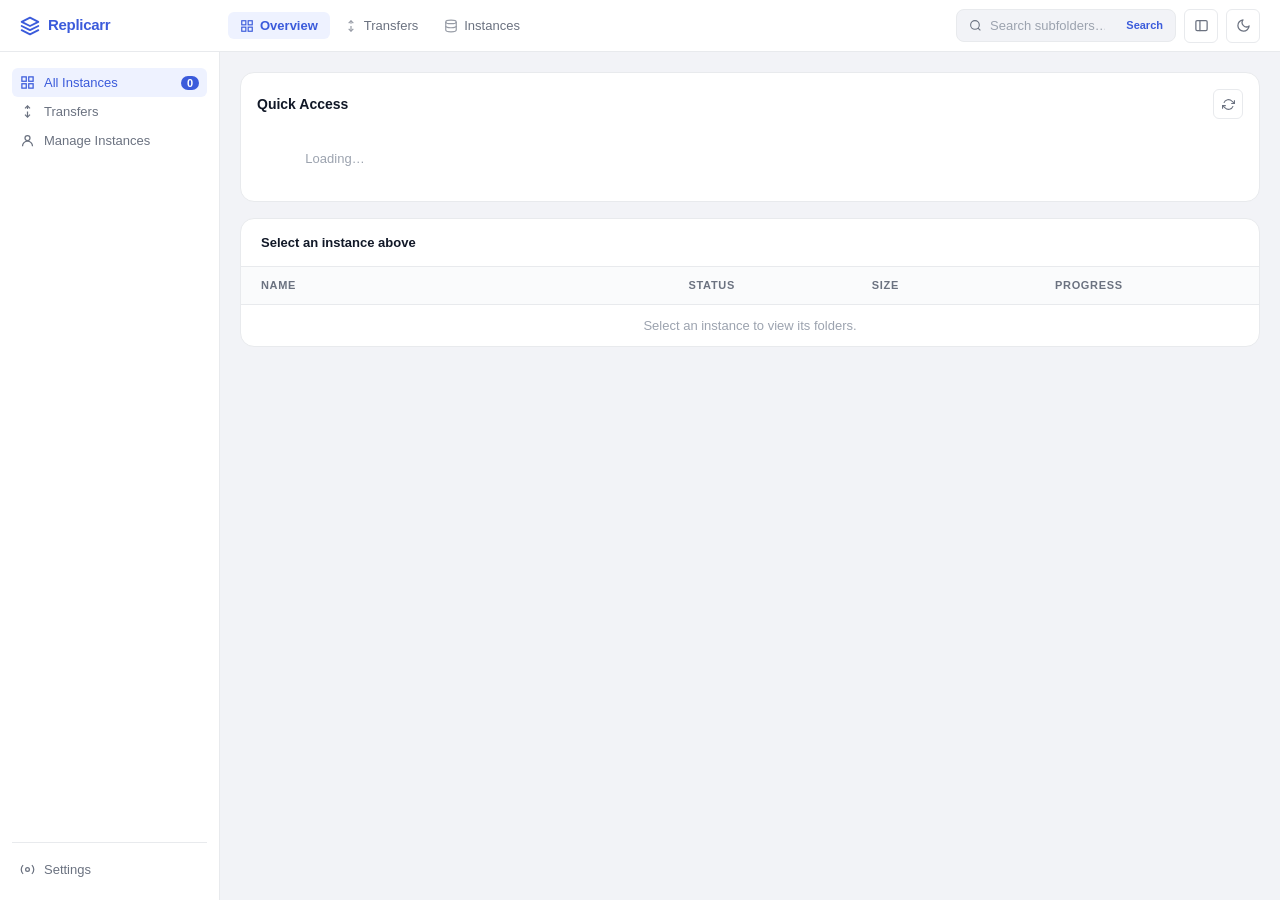
==== replicarr/app/web/index.html @ 6573ee34 "Release 0.3.13 with tabbed transfer tables" ====
<!DOCTYPE html>
<html lang="en">
<head>
  <meta charset="UTF-8" />
  <meta name="viewport" content="width=device-width, initial-scale=1.0" />
  <title>Replicarr</title>
  <link rel="icon" type="image/png" href="favicon.png" />
  <link rel="stylesheet" href="styles.css" />
</head>
<body>
<div class="app">

  <!-- ── Topbar ──────────────────────────────────────────────────────────────── -->
  <header class="topbar">
    <div class="topbar-brand">
      <svg width="20" height="20" viewBox="0 0 24 24" fill="none" stroke="currentColor" stroke-width="2.2" stroke-linecap="round" stroke-linejoin="round">
        <path d="M12 2L2 7l10 5 10-5-10-5z"/><path d="M2 17l10 5 10-5"/><path d="M2 12l10 5 10-5"/>
      </svg>
      Replicarr
    </div>
    <nav class="topbar-tabs">
      <button class="topbar-tab active" data-tab="overview" onclick="switchTab('overview')">
        <svg width="14" height="14" viewBox="0 0 24 24" fill="none" stroke="currentColor" stroke-width="2"><rect x="3" y="3" width="7" height="7"/><rect x="14" y="3" width="7" height="7"/><rect x="14" y="14" width="7" height="7"/><rect x="3" y="14" width="7" height="7"/></svg>
        Overview
      </button>
      <button class="topbar-tab" data-tab="transfers" onclick="switchTab('transfers')">
        <svg width="14" height="14" viewBox="0 0 24 24" fill="none" stroke="currentColor" stroke-width="2"><path d="M8 17l4 4 4-4"/><path d="M12 12v9"/><path d="M16 7l-4-4-4 4"/><path d="M12 3v5"/></svg>
        Transfers
      </button>
      <button class="topbar-tab" data-tab="instances" onclick="switchTab('instances')">
        <svg width="14" height="14" viewBox="0 0 24 24" fill="none" stroke="currentColor" stroke-width="2"><ellipse cx="12" cy="5" rx="9" ry="3"/><path d="M21 12c0 1.66-4 3-9 3s-9-1.34-9-3"/><path d="M3 5v14c0 1.66 4 3 9 3s9-1.34 9-3V5"/></svg>
        Instances
      </button>
    </nav>
    <div class="topbar-spacer"></div>
    <div class="topbar-search">
      <svg width="13" height="13" viewBox="0 0 24 24" fill="none" stroke="currentColor" stroke-width="2"><circle cx="11" cy="11" r="8"/><path d="M21 21l-4.35-4.35"/></svg>
      <input id="subfolder-search-query" type="search" placeholder="Search subfolders…" onkeydown="if(event.key==='Enter') searchSubfolders()" />
      <button type="button" title="Search subfolders" onclick="searchSubfolders()">Search</button>
    </div>
    <button class="btn-theme" id="btn-sidebar-toggle" title="Toggle sidebar" onclick="toggleSidebar()">
      <svg width="15" height="15" viewBox="0 0 24 24" fill="none" stroke="currentColor" stroke-width="2" stroke-linecap="round" stroke-linejoin="round">
        <rect x="3" y="4" width="18" height="16" rx="2"/>
        <line x1="9.5" y1="4" x2="9.5" y2="20"/>
      </svg>
    </button>
    <button class="btn-theme" id="btn-theme" title="Toggle dark mode" onclick="toggleTheme()">
      <!-- Moon (shown in light mode) -->
      <svg class="icon-moon" width="15" height="15" viewBox="0 0 24 24" fill="none" stroke="currentColor" stroke-width="2" stroke-linecap="round" stroke-linejoin="round">
        <path d="M21 12.79A9 9 0 1 1 11.21 3 7 7 0 0 0 21 12.79z"/>
      </svg>
      <!-- Sun (shown in dark mode) -->
      <svg class="icon-sun" width="15" height="15" viewBox="0 0 24 24" fill="none" stroke="currentColor" stroke-width="2" stroke-linecap="round" stroke-linejoin="round">
        <circle cx="12" cy="12" r="5"/>
        <line x1="12" y1="1" x2="12" y2="3"/><line x1="12" y1="21" x2="12" y2="23"/>
        <line x1="4.22" y1="4.22" x2="5.64" y2="5.64"/><line x1="18.36" y1="18.36" x2="19.78" y2="19.78"/>
        <line x1="1" y1="12" x2="3" y2="12"/><line x1="21" y1="12" x2="23" y2="12"/>
        <line x1="4.22" y1="19.78" x2="5.64" y2="18.36"/><line x1="18.36" y1="5.64" x2="19.78" y2="4.22"/>
      </svg>
    </button>
  </header>

  <!-- ── Sidebar ─────────────────────────────────────────────────────────────── -->
  <aside class="sidebar">
    <div class="sidebar-section">
      <button class="sidebar-item active" data-tab="overview" onclick="switchTab('overview')">
        <svg width="15" height="15" viewBox="0 0 24 24" fill="none" stroke="currentColor" stroke-width="2"><rect x="3" y="3" width="7" height="7"/><rect x="14" y="3" width="7" height="7"/><rect x="14" y="14" width="7" height="7"/><rect x="3" y="14" width="7" height="7"/></svg>
        All Instances
        <span class="count" id="sb-count">0</span>
      </button>
      <button class="sidebar-item" data-tab="transfers" onclick="switchTab('transfers')">
        <svg width="15" height="15" viewBox="0 0 24 24" fill="none" stroke="currentColor" stroke-width="2"><path d="M8 17l4 4 4-4"/><path d="M12 12v9"/><path d="M16 7l-4-4-4 4"/><path d="M12 3v5"/></svg>
        Transfers
      </button>
      <button class="sidebar-item" data-tab="instances" onclick="switchTab('instances')">
        <svg width="15" height="15" viewBox="0 0 24 24" fill="none" stroke="currentColor" stroke-width="2"><circle cx="12" cy="8" r="4"/><path d="M20 21a8 8 0 1 0-16 0"/></svg>
        Manage Instances
      </button>
    </div>

    <div class="sidebar-spacer"></div>
    <div class="sidebar-bottom">
      <button class="sidebar-item" onclick="openSettingsModal()">
        <svg width="15" height="15" viewBox="0 0 24 24" fill="none" stroke="currentColor" stroke-width="2"><circle cx="12" cy="12" r="3"/><path d="M19.07 4.93a10 10 0 0 1 0 14.14M4.93 4.93a10 10 0 0 0 0 14.14"/></svg>
        Settings
      </button>
    </div>
  </aside>

  <!-- ── Main ────────────────────────────────────────────────────────────────── -->
  <div class="main">
    <div class="main-content">

      <!-- Overview tab -->
      <div class="tab-panel" data-panel="overview">
        <div id="problems-banner" class="hidden"></div>

        <!-- Quick access: instance cards -->
        <div class="quick-access">
          <div class="quick-access-header">
            <span class="section-title">Quick Access</span>
            <button class="btn-icon" title="Refresh" onclick="poll()">
              <svg width="13" height="13" viewBox="0 0 24 24" fill="none" stroke="currentColor" stroke-width="2"><path d="M23 4v6h-6"/><path d="M1 20v-6h6"/><path d="M3.51 9a9 9 0 0 1 14.85-3.36L23 10M1 14l4.64 4.36A9 9 0 0 0 20.49 15"/></svg>
            </button>
          </div>
          <div class="quick-cards" id="quick-cards">
            <div class="loading-row">Loading…</div>
          </div>
        </div>

        <!-- Folder table: shows folders for selected instance -->
        <div class="file-table-wrap">
          <div class="file-table-header">
            <div class="breadcrumb" id="breadcrumb">
              <span class="breadcrumb-part current">Select an instance above</span>
            </div>
            <div class="file-table-actions" id="table-actions" style="display:none">
              <button class="btn btn-primary btn-sm" id="btn-add-folder">
                <svg width="12" height="12" viewBox="0 0 24 24" fill="none" stroke="currentColor" stroke-width="2.5"><line x1="12" y1="5" x2="12" y2="19"/><line x1="5" y1="12" x2="19" y2="12"/></svg>
                Add Folder
              </button>
            </div>
          </div>
          <table class="table" id="folder-table">
            <thead>
              <tr>
                <th style="width:42%">Name</th>
                <th style="width:18%">Status</th>
                <th style="width:18%">Size</th>
                <th style="width:15%">Progress</th>
                <th style="width:7%"></th>
              </tr>
            </thead>
            <tbody id="folder-tbody">
              <tr><td colspan="5" class="loading-row">Select an instance to view its folders.</td></tr>
            </tbody>
          </table>
        </div>
      </div>

      <!-- Transfers tab -->
      <div class="tab-panel hidden" data-panel="transfers">
        <div class="stat-grid" id="transfer-stats">
          <div class="loading-row">Loading…</div>
        </div>
        <div id="subfolder-transfers"></div>
      </div>

      <!-- Instances tab -->
      <div class="tab-panel hidden" data-panel="instances">
        <div class="file-table-wrap">
          <div class="file-table-header">
            <span class="section-title">Syncthing Instances</span>
            <button class="btn btn-primary btn-sm" onclick="openAddInstance()">
              <svg width="12" height="12" viewBox="0 0 24 24" fill="none" stroke="currentColor" stroke-width="2.5"><line x1="12" y1="5" x2="12" y2="19"/><line x1="5" y1="12" x2="19" y2="12"/></svg>
              Add Instance
            </button>
          </div>
          <table class="table">
            <thead>
              <tr>
                <th style="width:35%">Instance</th>
                <th style="width:20%">Status</th>
                <th style="width:15%">Folders</th>
                <th style="width:20%">Device ID</th>
                <th style="width:10%"></th>
              </tr>
            </thead>
            <tbody id="instances-tbody">
              <tr><td colspan="5" class="loading-row">Loading…</td></tr>
            </tbody>
          </table>
        </div>
      </div>

    </div><!-- /main-content -->

    <!-- ── Detail panel ──────────────────────────────────────────────────────── -->
    <aside class="detail-panel hidden" id="detail-panel">
      <div class="detail-header">
        <div class="detail-icon" id="detail-icon">
          <svg width="18" height="18" viewBox="0 0 24 24" fill="none" stroke="var(--accent)" stroke-width="2"><ellipse cx="12" cy="5" rx="9" ry="3"/><path d="M21 12c0 1.66-4 3-9 3s-9-1.34-9-3"/><path d="M3 5v14c0 1.66 4 3 9 3s9-1.34 9-3V5"/></svg>
        </div>
        <button class="btn-icon" onclick="closeDetail()" title="Close">
          <svg width="13" height="13" viewBox="0 0 24 24" fill="none" stroke="currentColor" stroke-width="2"><line x1="18" y1="6" x2="6" y2="18"/><line x1="6" y1="6" x2="18" y2="18"/></svg>
        </button>
      </div>
      <div class="detail-body" id="detail-body">
        <div class="loading-row">Select an instance or folder.</div>
      </div>
    </aside>

  </div><!-- /main -->
</div><!-- /app -->

<!-- ── Subfolder search results ────────────────────────────────────────────── -->
<div id="modal-search" class="modal-overlay hidden">
  <div class="modal">
    <div class="modal-header">
      <span class="modal-title">Subfolder Search</span>
      <button class="btn-icon" onclick="closeModal('modal-search')">
        <svg width="13" height="13" viewBox="0 0 24 24" fill="none" stroke="currentColor" stroke-width="2"><line x1="18" y1="6" x2="6" y2="18"/><line x1="6" y1="6" x2="18" y2="18"/></svg>
      </button>
    </div>
    <div class="modal-body" id="subfolder-search-results">
      <div class="loading-row">Enter a subfolder name above.</div>
    </div>
    <div class="modal-footer">
      <button class="btn btn-ghost" onclick="closeModal('modal-search')">Close</button>
    </div>
  </div>
</div>

<!-- ── Instance wizard (Add / Edit) ──────────────────────────────────────────── -->
<div id="modal-inst" class="modal-overlay hidden">
  <div class="modal" style="width:500px">
    <div class="modal-header">
      <div>
        <span class="modal-title" id="modal-inst-title">Add Instance</span>
        <div class="wizard-steps" id="wiz-inst-steps">
          <span class="wstep active" data-s="1">1 · Connection</span>
          <span class="wstep-sep">›</span>
          <span class="wstep" data-s="2">2 · Verify</span>
          <span class="wstep-sep">›</span>
          <span class="wstep" data-s="3">3 · Confirm</span>
        </div>
      </div>
      <button class="btn-icon" onclick="closeModal('modal-inst')">
        <svg width="13" height="13" viewBox="0 0 24 24" fill="none" stroke="currentColor" stroke-width="2"><line x1="18" y1="6" x2="6" y2="18"/><line x1="6" y1="6" x2="18" y2="18"/></svg>
      </button>
    </div>
    <div class="modal-body">
      <div id="modal-inst-error" class="alert alert-error hidden"></div>

      <!-- Step 1: connection details -->
      <div id="wiz-inst-s1">
        <div class="field">
          <label>Name</label>
          <input id="modal-inst-name" type="text" placeholder="Local Syncthing" autocomplete="off" />
        </div>
        <div class="field" id="modal-inst-url-field">
          <label>URL</label>
          <input id="modal-inst-url" type="url" placeholder="http://a0d7b954-syncthing:8384" autocomplete="off" />
          <div class="field-hint">Base URL of the Syncthing REST API. Stored server-side — never sent to the browser.</div>
        </div>
        <div class="field">
          <label>API Key</label>
          <input id="modal-inst-key" type="password" placeholder="Syncthing GUI → Settings → API Key" autocomplete="new-password" data-lpignore="true" data-1p-ignore="true" />
        </div>
      </div>

      <!-- Step 2: test result -->
      <div id="wiz-inst-s2" class="hidden">
        <div id="wiz-inst-test-result"></div>
      </div>

      <!-- Step 3: confirm summary -->
      <div id="wiz-inst-s3" class="hidden">
        <div id="wiz-inst-summary"></div>
      </div>
    </div>
    <div class="modal-footer">
      <button class="btn btn-ghost" id="wiz-inst-back" onclick="wizInstBack()" style="display:none">← Back</button>
      <button class="btn btn-ghost" onclick="closeModal('modal-inst')" style="margin-right:auto">Cancel</button>
      <button class="btn btn-primary" id="wiz-inst-next" onclick="wizInstNext()">Test Connection →</button>
    </div>
  </div>
</div>

<!-- ── Add Folder wizard ───────────────────────────────────────────────────────── -->
<div id="modal-folder" class="modal-overlay hidden">
  <div class="modal" style="width:500px">
    <div class="modal-header">
      <div>
        <span class="modal-title">Add Folder — <span id="modal-folder-inst" class="text-2"></span></span>
        <div class="wizard-steps" id="wiz-folder-steps">
          <span class="wstep active" data-s="1">1 · Details</span>
          <span class="wstep-sep">›</span>
          <span class="wstep" data-s="2">2 · Location</span>
          <span class="wstep-sep">›</span>
          <span class="wstep" data-s="3">3 · Confirm</span>
        </div>
      </div>
      <button class="btn-icon" onclick="closeModal('modal-folder')">
        <svg width="13" height="13" viewBox="0 0 24 24" fill="none" stroke="currentColor" stroke-width="2"><line x1="18" y1="6" x2="6" y2="18"/><line x1="6" y1="6" x2="18" y2="18"/></svg>
      </button>
    </div>
    <div class="modal-body">
      <div id="modal-folder-error" class="alert alert-error hidden"></div>

      <!-- Step 1: folder details -->
      <div id="wiz-folder-s1">
        <div class="field">
          <label>Folder ID</label>
          <input id="modal-folder-id" type="text" placeholder="my-docs" autocomplete="off" />
          <div class="field-hint">Must match exactly across all sharing instances.</div>
        </div>
        <div class="field">
          <label>Label <span class="text-3">(optional)</span></label>
          <input id="modal-folder-label" type="text" placeholder="My Documents" />
        </div>
      </div>

      <!-- Step 2: storage location picker -->
      <div id="wiz-folder-s2" class="hidden">
        <div class="storage-picker" id="storage-picker">
          <div class="loading-row">Loading available storage…</div>
        </div>
        <div class="field mt-12">
          <label>Path <span class="text-3">(edit or type directly)</span></label>
          <input id="modal-folder-path" type="text" placeholder="/data/syncthing/my-docs" />
          <div class="field-hint">Where Syncthing will store the synced files on this instance.</div>
        </div>
      </div>

      <!-- Step 3: confirm -->
      <div id="wiz-folder-s3" class="hidden">
        <div id="wiz-folder-summary"></div>
      </div>
    </div>
    <div class="modal-footer">
      <button class="btn btn-ghost" id="wiz-folder-back" onclick="wizFolderBack()" style="display:none">← Back</button>
      <button class="btn btn-ghost" onclick="closeModal('modal-folder')" style="margin-right:auto">Cancel</button>
      <button class="btn btn-primary" id="wiz-folder-next" onclick="wizFolderNext()">Next →</button>
    </div>
  </div>
</div>

<!-- ── Push subfolder modal ─────────────────────────────────────────────────── -->
<div id="modal-push" class="modal-overlay hidden">
  <div class="modal">
    <div class="modal-header">
      <span class="modal-title">Push Subfolder</span>
      <button class="btn-icon" onclick="closeModal('modal-push')">
        <svg width="13" height="13" viewBox="0 0 24 24" fill="none" stroke="currentColor" stroke-width="2"><line x1="18" y1="6" x2="6" y2="18"/><line x1="6" y1="6" x2="18" y2="18"/></svg>
      </button>
    </div>
    <div class="modal-body">
      <div id="modal-push-error" class="alert alert-error hidden"></div>
      <div class="alert alert-info mb-12">
        Pushing <strong id="modal-push-folder"></strong> from <strong id="modal-push-source"></strong>.
        Replicarr shares the main folder if needed and selectively syncs just this subfolder on the target.
      </div>
      <div class="field">
        <label>Target instance</label>
        <select id="modal-push-target"></select>
      </div>
      <div class="field">
        <label>Path on target</label>
        <select id="modal-push-path-saved" class="hidden" onchange="selectPushTargetPath()"></select>
        <input id="modal-push-path" type="text" placeholder="/data/syncthing/my-docs" />
        <div class="field-hint">Where the main folder will live on the target. Successful paths are remembered per target and offered here next time. Leave blank if this folder is already configured on that target.</div>
      </div>
      <div id="modal-push-steps" class="hidden mt-12"></div>
    </div>
    <div class="modal-footer">
      <button class="btn btn-ghost" onclick="closeModal('modal-push')">Close</button>
      <button id="modal-push-btn" class="btn btn-primary" onclick="executePush()">Push Subfolder</button>
    </div>
  </div>
</div>

<!-- ── Settings modal ────────────────────────────────────────────────────────── -->
<div id="modal-settings" class="modal-overlay hidden">
  <div class="modal" style="width:420px">
    <div class="modal-header">
      <span class="modal-title">Settings</span>
      <button class="btn-icon" onclick="closeModal('modal-settings')">
        <svg width="13" height="13" viewBox="0 0 24 24" fill="none" stroke="currentColor" stroke-width="2"><line x1="18" y1="6" x2="6" y2="18"/><line x1="6" y1="6" x2="18" y2="18"/></svg>
      </button>
    </div>
    <div class="modal-body">
      <div class="field">
        <label>Theme</label>
        <select id="settings-theme" onchange="onSettingsThemeChange()">
          <option value="system">Follow system</option>
          <option value="light">Light</option>
          <option value="dark">Dark</option>
        </select>
      </div>
      <div class="field">
        <label>Default tab on load</label>
        <select id="settings-default-tab" onchange="onSettingsDefaultTabChange()">
          <option value="overview">Overview</option>
          <option value="transfers">Transfers</option>
          <option value="instances">Instances</option>
        </select>
      </div>
      <div class="field">
        <label class="flex items-center gap-8" style="cursor:pointer;font-weight:500">
          <input type="checkbox" id="settings-sidebar-collapsed" onchange="onSettingsSidebarChange()" />
          Start with sidebar collapsed
        </label>
      </div>
      <div class="alert alert-info mt-12">
        These are saved in this browser only. Server-side options — log level,
        direct-access Basic Auth, and pre-configured instances — are managed
        from this add-on's own Configuration page in Home Assistant.
      </div>
    </div>
    <div class="modal-footer">
      <button class="btn btn-ghost" onclick="closeModal('modal-settings')">Close</button>
    </div>
  </div>
</div>

<script type="module" src="app.js"></script>
</body>
</html>
---- replicarr/app/web/styles.css ----
/* Replicarr — design system */
:root {
  --bg:         #f2f3f7;
  --surface:    #ffffff;
  --border:     #e8eaed;
  --border-dk:  #d1d5db;
  --text:       #111827;
  --text-2:     #6b7280;
  --text-3:     #9ca3af;
  --accent:     #3b5bdb;
  --accent-lt:  #eef2ff;
  --accent-dk:  #2f4ac4;
  --green:      #12b76a;
  --green-lt:   #d1fae5;
  --amber:      #f59e0b;
  --amber-lt:   #fef3c7;
  --red:        #ef4444;
  --red-lt:     #fee2e2;
  --purple:     #7c3aed;
  --purple-lt:  #ede9fe;
  --radius-sm:  6px;
  --radius:     10px;
  --radius-lg:  14px;
  --shadow-sm:  0 1px 2px rgba(0,0,0,0.06);
  --shadow:     0 1px 4px rgba(0,0,0,0.08), 0 0 0 1px rgba(0,0,0,0.04);
  --sidebar-w:  220px;
  --detail-w:   300px;
}

/* ── Dark mode ─────────────────────────────────────────────────────────────── */
html.dark {
  --bg:         #0f1117;
  --surface:    #1a1d27;
  --border:     #2a2d3a;
  --border-dk:  #363945;
  --text:       #f0f1f5;
  --text-2:     #8b8fa8;
  --text-3:     #565a72;
  --accent:     #6175e8;
  --accent-lt:  #1e2240;
  --accent-dk:  #7b8ef0;
  --green-lt:   #0d2b1e;
  --amber-lt:   #2b1f07;
  --red-lt:     #2b0f0f;
  --purple-lt:  #1e1230;
}
html.dark .table th           { background: #15171f; }
html.dark .table tr:hover td  { background: #1f2230; }
html.dark .table tr.selected td { background: var(--accent-lt); }
html.dark .offline-row td     { background: #201a0a !important; color: #c5872a; }
html.dark .quick-card:hover   { box-shadow: 0 0 0 3px var(--accent-lt); }
html.dark .topbar-search      { background: var(--surface); }
html.dark .modal              { background: #1e2130; }
html.dark .field input,
html.dark .field select       { background: #151822; border-color: var(--border-dk); color: var(--text); }
html.dark .field input:focus,
html.dark .field select:focus { border-color: var(--accent); box-shadow: 0 0 0 3px var(--accent-lt); }

/* Dark mode toggle button */
.btn-theme {
  width: 34px; height: 34px; padding: 0;
  display: inline-flex; align-items: center; justify-content: center;
  border-radius: var(--radius-sm);
  background: none; border: 1px solid var(--border);
  color: var(--text-2); cursor: pointer;
  transition: background 0.12s, color 0.12s, border-color 0.12s;
  flex-shrink: 0;
}
.btn-theme:hover { background: var(--bg); color: var(--text); }
.icon-sun  { display: none; }
.icon-moon { display: block; }
html.dark .icon-sun  { display: block; }
html.dark .icon-moon { display: none; }

*, *::before, *::after { box-sizing: border-box; margin: 0; padding: 0; }

html, body { height: 100%; overflow: hidden; }

body {
  font-family: -apple-system, BlinkMacSystemFont, "Inter", "Segoe UI", sans-serif;
  font-size: 13px;
  line-height: 1.5;
  color: var(--text);
  background: var(--bg);
}

/* ── Shell ─────────────────────────────────────────────────────────────────── */
.app {
  display: grid;
  grid-template-columns: var(--sidebar-w) 1fr;
  grid-template-rows: 52px 1fr;
  grid-template-areas: "topbar topbar" "sidebar main";
  height: 100vh;
  transition: grid-template-columns 0.15s;
}
.app.sidebar-collapsed {
  grid-template-columns: 0 1fr;
}
.app.sidebar-collapsed .sidebar {
  display: none;
}

/* ── Topbar ────────────────────────────────────────────────────────────────── */
.topbar {
  grid-area: topbar;
  display: flex;
  align-items: center;
  gap: 8px;
  padding: 0 20px;
  background: var(--surface);
  border-bottom: 1px solid var(--border);
  z-index: 10;
}
.topbar-brand {
  display: flex;
  align-items: center;
  gap: 8px;
  font-weight: 700;
  font-size: 15px;
  color: var(--accent);
  letter-spacing: -0.02em;
  min-width: calc(var(--sidebar-w) - 20px);
}
.topbar-brand svg { flex-shrink: 0; }
.topbar-tabs {
  display: flex;
  gap: 2px;
}
.topbar-tab {
  display: flex;
  align-items: center;
  gap: 6px;
  padding: 6px 12px;
  border-radius: var(--radius-sm);
  font-size: 13px;
  font-weight: 500;
  color: var(--text-2);
  border: none;
  background: none;
  cursor: pointer;
  transition: background 0.15s, color 0.15s;
}
.topbar-tab:hover { background: var(--bg); color: var(--text); }
.topbar-tab.active { background: var(--accent-lt); color: var(--accent); font-weight: 600; }
.topbar-tab svg { opacity: 0.7; }
.topbar-tab.active svg { opacity: 1; }
.topbar-spacer { flex: 1; }
.topbar-search {
  display: flex;
  align-items: center;
  gap: 8px;
  background: var(--bg);
  border: 1px solid var(--border);
  border-radius: 8px;
  padding: 6px 12px;
  width: 220px;
  color: var(--text-2);
  font-size: 13px;
}
.topbar-search input {
  min-width: 0;
  flex: 1;
  border: 0;
  outline: 0;
  padding: 0;
  background: transparent;
  color: var(--text);
  font: inherit;
}
.topbar-search input::placeholder { color: var(--text-3); }
.topbar-search button {
  border: 0;
  padding: 0;
  background: transparent;
  color: var(--accent);
  font: inherit;
  font-size: 11px;
  font-weight: 700;
  cursor: pointer;
}

/* ── Sidebar ───────────────────────────────────────────────────────────────── */
.sidebar {
  grid-area: sidebar;
  background: var(--surface);
  border-right: 1px solid var(--border);
  display: flex;
  flex-direction: column;
  padding: 16px 12px;
  overflow-y: auto;
}
.sidebar-section { margin-bottom: 8px; }
.sidebar-label {
  font-size: 10px;
  font-weight: 700;
  text-transform: uppercase;
  letter-spacing: 0.08em;
  color: var(--text-3);
  padding: 0 8px;
  margin-bottom: 4px;
  margin-top: 12px;
}
.sidebar-item {
  display: flex;
  align-items: center;
  gap: 9px;
  padding: 7px 8px;
  border-radius: var(--radius-sm);
  font-size: 13px;
  font-weight: 500;
  color: var(--text-2);
  cursor: pointer;
  border: none;
  background: none;
  width: 100%;
  text-align: left;
  transition: background 0.12s, color 0.12s;
}
.sidebar-item:hover { background: var(--bg); color: var(--text); }
.sidebar-item.active { background: var(--accent-lt); color: var(--accent); }
.sidebar-item .count {
  margin-left: auto;
  font-size: 11px;
  font-weight: 600;
  background: var(--border);
  color: var(--text-2);
  padding: 1px 6px;
  border-radius: 10px;
}
.sidebar-item.active .count { background: var(--accent); color: #fff; }
.sidebar-spacer { flex: 1; }
.sidebar-bottom { border-top: 1px solid var(--border); padding-top: 12px; margin-top: 8px; }

/* ── Main area ─────────────────────────────────────────────────────────────── */
.main {
  grid-area: main;
  display: flex;
  overflow: hidden;
}
.main-content {
  flex: 1;
  overflow-y: auto;
  padding: 20px;
  min-width: 0;
}

/* ── Quick access cards (top strip) ────────────────────────────────────────── */
.quick-access {
  background: var(--surface);
  border: 1px solid var(--border);
  border-radius: var(--radius-lg);
  padding: 16px;
  margin-bottom: 16px;
}
.quick-access-header {
  display: flex;
  align-items: center;
  justify-content: space-between;
  margin-bottom: 14px;
}
.section-title { font-size: 14px; font-weight: 600; }
.quick-cards { display: grid; grid-template-columns: repeat(auto-fill, minmax(150px, 1fr)); gap: 10px; }
.quick-card {
  border: 1px solid var(--border);
  border-radius: var(--radius);
  padding: 14px;
  cursor: pointer;
  transition: border-color 0.15s, box-shadow 0.15s;
}
.quick-card:hover { border-color: var(--accent); box-shadow: 0 0 0 3px var(--accent-lt); }
.quick-card.selected { border-color: var(--accent); background: var(--accent-lt); }
.quick-card-icon {
  width: 36px;
  height: 36px;
  border-radius: 8px;
  background: var(--accent-lt);
  display: flex;
  align-items: center;
  justify-content: center;
  margin-bottom: 10px;
}
.quick-card-icon.offline { background: var(--red-lt); }
.quick-card-name { font-size: 13px; font-weight: 600; margin-bottom: 3px; white-space: nowrap; overflow: hidden; text-overflow: ellipsis; }
.quick-card-meta { font-size: 11px; color: var(--text-2); }

/* ── File/folder table ─────────────────────────────────────────────────────── */
.file-table-wrap {
  background: var(--surface);
  border: 1px solid var(--border);
  border-radius: var(--radius-lg);
  overflow: hidden;
}
.file-table-header {
  display: flex;
  align-items: center;
  justify-content: space-between;
  padding: 14px 20px;
  border-bottom: 1px solid var(--border);
}
.breadcrumb {
  display: flex;
  align-items: center;
  gap: 6px;
  font-size: 13px;
}
.breadcrumb-sep { color: var(--text-3); }
.breadcrumb-part { color: var(--text-2); cursor: pointer; }
.breadcrumb-part:hover { color: var(--text); }
.breadcrumb-part.current { font-weight: 700; color: var(--text); cursor: default; }
.file-table-actions { display: flex; gap: 8px; align-items: center; }

.table { width: 100%; border-collapse: collapse; }
.table th {
  text-align: left;
  font-size: 11px;
  font-weight: 600;
  color: var(--text-2);
  text-transform: uppercase;
  letter-spacing: 0.06em;
  padding: 10px 20px;
  border-bottom: 1px solid var(--border);
  background: #fafbfc;
}
.table td {
  padding: 11px 20px;
  border-bottom: 1px solid var(--border);
  vertical-align: middle;
}
.table tr:last-child td { border-bottom: 0; }
.table tr { transition: background 0.1s; cursor: pointer; }
.folder-drag-handle {
  display: inline-flex;
  flex-shrink: 0;
  align-items: center;
  justify-content: center;
  color: var(--text-3);
  cursor: grab;
  touch-action: none;
}
.folder-drag-handle:hover { color: var(--accent); }
.folder-drag-handle:active { cursor: grabbing; }
.table tr.folder-dragging {
  opacity: 0.45;
  background: var(--accent-lt);
}
.table tr:hover td { background: #f9fafb; }
.table tr.selected td { background: var(--accent-lt); }

.td-name { display: flex; align-items: center; gap: 10px; font-weight: 500; }
.td-icon {
  width: 28px;
  height: 28px;
  border-radius: 6px;
  background: var(--accent-lt);
  display: flex;
  align-items: center;
  justify-content: center;
  flex-shrink: 0;
}
.td-icon.offline { background: var(--red-lt); }
.td-icon.paused  { background: var(--amber-lt); }
.td-icon.syncing { background: var(--accent-lt); }
.td-meta { font-size: 11px; color: var(--text-2); margin-top: 1px; }

.td-sharing { display: flex; align-items: center; gap: 5px; }
.td-sharing-text { font-size: 12px; color: var(--text-2); }

/* ── Sync status chip ──────────────────────────────────────────────────────── */
.chip {
  display: inline-flex;
  align-items: center;
  gap: 5px;
  font-size: 11px;
  font-weight: 600;
  padding: 3px 8px;
  border-radius: 20px;
  white-space: nowrap;
}
.chip-dot { width: 6px; height: 6px; border-radius: 50%; flex-shrink: 0; }
.chip.synced   { background: var(--green-lt); color: #065f46; }
.chip.synced   .chip-dot { background: var(--green); }
.chip.syncing  { background: var(--accent-lt); color: var(--accent-dk); }
.chip.syncing  .chip-dot { background: var(--accent); animation: pulse 1.2s infinite; }
.chip.paused   { background: var(--amber-lt); color: #92400e; }
.chip.paused   .chip-dot { background: var(--amber); }
.chip.error    { background: var(--red-lt); color: #991b1b; }
.chip.error    .chip-dot { background: var(--red); }
.chip.offline  { background: #f3f4f6; color: #6b7280; }
.chip.offline  .chip-dot { background: #d1d5db; }
.chip.scanning { background: var(--purple-lt); color: var(--purple); }
.chip.scanning .chip-dot { background: var(--purple); animation: pulse 1.2s infinite; }

@keyframes pulse { 0%,100%{opacity:1}50%{opacity:0.35} }

/* ── Progress bar ──────────────────────────────────────────────────────────── */
.progress-bar {
  height: 4px;
  border-radius: 2px;
  background: var(--border);
  overflow: hidden;
  margin-top: 5px;
}
.progress-fill {
  height: 100%;
  background: var(--accent);
  border-radius: 2px;
  transition: width 0.5s ease;
}
.progress-fill.complete { background: var(--green); }

/* ── Detail panel ──────────────────────────────────────────────────────────── */
.detail-panel {
  width: var(--detail-w);
  flex-shrink: 0;
  border-left: 1px solid var(--border);
  background: var(--surface);
  display: flex;
  flex-direction: column;
  overflow: hidden;
  transition: width 0.2s ease;
}
.detail-panel.hidden { width: 0; border-left: 0; overflow: hidden; }
.detail-header {
  display: flex;
  align-items: flex-start;
  justify-content: space-between;
  padding: 16px 16px 12px;
  border-bottom: 1px solid var(--border);
}
.detail-icon {
  width: 40px;
  height: 40px;
  border-radius: 10px;
  background: var(--accent-lt);
  display: flex;
  align-items: center;
  justify-content: center;
  flex-shrink: 0;
}
.detail-title { font-size: 15px; font-weight: 700; margin-top: 10px; margin-bottom: 3px; }
.detail-meta  { font-size: 12px; color: var(--text-2); }
.detail-body  { flex: 1; overflow-y: auto; padding: 14px 16px; }

.detail-section { margin-bottom: 16px; }
.detail-section-title {
  font-size: 11px;
  font-weight: 700;
  text-transform: uppercase;
  letter-spacing: 0.08em;
  color: var(--text-3);
  margin-bottom: 8px;
  display: flex;
  align-items: center;
  justify-content: space-between;
}
.detail-row {
  display: flex;
  justify-content: space-between;
  align-items: center;
  padding: 5px 0;
  font-size: 12px;
  border-bottom: 1px solid var(--border);
}
.detail-row:last-child { border-bottom: 0; }
.detail-key { color: var(--text-2); }
.detail-val { font-weight: 500; font-family: monospace; font-size: 11px; word-break: break-all; text-align: right; max-width: 160px; }

.detail-tabs { display: flex; border-bottom: 1px solid var(--border); }
.detail-tab {
  flex: 1;
  padding: 8px;
  font-size: 12px;
  font-weight: 600;
  color: var(--text-2);
  background: none;
  border: none;
  cursor: pointer;
  border-bottom: 2px solid transparent;
  margin-bottom: -1px;
  transition: color 0.15s, border-color 0.15s;
}
.detail-tab.active { color: var(--accent); border-bottom-color: var(--accent); }
.detail-tab-panel { display: none; }
.detail-tab-panel.active { display: block; }

/* folder/device rows within detail */
.detail-folder-row {
  display: flex;
  align-items: flex-start;
  gap: 8px;
  padding: 8px 0;
  border-bottom: 1px solid var(--border);
}
.detail-folder-row:last-child { border-bottom: 0; }
.detail-folder-icon {
  width: 24px;
  height: 24px;
  border-radius: 5px;
  background: var(--accent-lt);
  display: flex;
  align-items: center;
  justify-content: center;
  flex-shrink: 0;
  margin-top: 1px;
}

/* ── Buttons ───────────────────────────────────────────────────────────────── */
.btn {
  display: inline-flex;
  align-items: center;
  gap: 5px;
  padding: 7px 14px;
  border-radius: var(--radius-sm);
  font-size: 13px;
  font-weight: 600;
  border: 1px solid transparent;
  cursor: pointer;
  transition: background 0.15s, box-shadow 0.15s, opacity 0.15s;
  white-space: nowrap;
}
.btn:disabled { opacity: 0.4; cursor: not-allowed; }
.btn-primary { background: var(--accent); color: #fff; }
.btn-primary:hover:not(:disabled) { background: var(--accent-dk); }
.btn-ghost   { background: none; color: var(--text); border-color: var(--border-dk); }
.btn-ghost:hover:not(:disabled) { background: var(--bg); }
.btn-danger  { background: none; color: var(--red); border-color: #fca5a5; }
.btn-danger:hover:not(:disabled) { background: var(--red-lt); }
.btn-sm { padding: 4px 10px; font-size: 12px; }
.btn-icon {
  width: 30px; height: 30px; padding: 0;
  display: inline-flex; align-items: center; justify-content: center;
  border-radius: var(--radius-sm);
  background: none; border: 1px solid var(--border);
  color: var(--text-2); cursor: pointer;
  transition: background 0.12s, color 0.12s;
}
.btn-icon:hover { background: var(--bg); color: var(--text); }

/* ── Modal ─────────────────────────────────────────────────────────────────── */
.modal-overlay {
  position: fixed; inset: 0;
  background: rgba(17,24,39,0.4);
  backdrop-filter: blur(3px);
  display: flex; align-items: center; justify-content: center;
  z-index: 200;
}
.modal-overlay.hidden { display: none; }
.modal {
  background: var(--surface);
  border-radius: var(--radius-lg);
  width: 460px;
  max-width: 95vw;
  box-shadow: 0 24px 64px rgba(0,0,0,0.18), 0 0 0 1px rgba(0,0,0,0.06);
}
.modal-header {
  padding: 18px 20px 14px;
  border-bottom: 1px solid var(--border);
  display: flex;
  align-items: center;
  justify-content: space-between;
}
.modal-title { font-weight: 700; font-size: 15px; }
.modal-body  { padding: 18px 20px; }
.modal-footer {
  padding: 12px 20px;
  border-top: 1px solid var(--border);
  display: flex;
  gap: 8px;
  justify-content: flex-end;
}

/* ── Form ──────────────────────────────────────────────────────────────────── */
.field { margin-bottom: 14px; }
.field label {
  display: block;
  font-size: 12px;
  font-weight: 600;
  color: var(--text-2);
  margin-bottom: 5px;
  letter-spacing: 0.01em;
}
.field input, .field select, .field textarea {
  width: 100%;
  padding: 8px 11px;
  border: 1px solid var(--border-dk);
  border-radius: var(--radius-sm);
  font-size: 13px;
  font-family: inherit;
  background: var(--surface);
  color: var(--text);
  outline: none;
  transition: border-color 0.15s, box-shadow 0.15s;
}
.field input:focus, .field select:focus {
  border-color: var(--accent);
  box-shadow: 0 0 0 3px var(--accent-lt);
}
.field-hint { font-size: 11px; color: var(--text-3); margin-top: 4px; }

/* ── Alert ─────────────────────────────────────────────────────────────────── */
.alert {
  padding: 10px 13px;
  border-radius: var(--radius-sm);
  font-size: 12px;
  margin-bottom: 12px;
  line-height: 1.6;
}
.alert-error { background: var(--red-lt);   color: #991b1b; }
.alert-ok    { background: var(--green-lt); color: #065f46; }
.alert-info  { background: var(--accent-lt); color: var(--accent-dk); }
.problem-link { cursor: pointer; text-decoration: underline; text-underline-offset: 2px; }

/* ── Steps (push flow) ─────────────────────────────────────────────────────── */
.step-list { list-style: none; }
.step-item {
  display: flex;
  align-items: flex-start;
  gap: 10px;
  padding: 8px 0;
  font-size: 12px;
  border-bottom: 1px solid var(--border);
}
.step-item:last-child { border-bottom: 0; }
.step-icon {
  width: 18px; height: 18px;
  border-radius: 50%;
  display: flex; align-items: center; justify-content: center;
  font-size: 10px; flex-shrink: 0; margin-top: 1px;
}
.step-ok .step-icon   { background: var(--green-lt); color: #065f46; }
.step-fail .step-icon { background: var(--red-lt);   color: #991b1b; }

/* ── Empty / loading states ────────────────────────────────────────────────── */
.empty-state {
  text-align: center;
  padding: 60px 20px;
  color: var(--text-2);
}
.empty-state h3 { font-size: 15px; font-weight: 700; color: var(--text); margin-bottom: 6px; }
.empty-state p  { margin-bottom: 16px; font-size: 13px; }
.loading-row { padding: 16px 20px; color: var(--text-3); font-size: 13px; text-align: center; }

/* ── Stat boxes (transfers) ────────────────────────────────────────────────── */
.stat-grid {
  display: grid;
  grid-template-columns: repeat(auto-fill, minmax(140px, 1fr));
  gap: 10px;
  margin-bottom: 16px;
}
.stat-box {
  background: var(--surface);
  border: 1px solid var(--border);
  border-radius: var(--radius);
  padding: 12px 14px;
}
.stat-label { font-size: 10px; font-weight: 700; text-transform: uppercase; letter-spacing: 0.07em; color: var(--text-3); }
.stat-value { font-size: 22px; font-weight: 800; margin: 3px 0 1px; letter-spacing: -0.02em; }
.stat-sub   { font-size: 11px; color: var(--text-2); }

/* ── Subfolder transfer tabs ──────────────────────────────────────────────── */
.transfer-view { width: 100%; }
.transfer-tabs {
  display: grid;
  grid-template-columns: 1fr 1fr;
  width: 100%;
  border-bottom: 1px solid var(--border);
}
.transfer-tab {
  position: relative;
  min-width: 0;
  border: 0;
  padding: 13px 54px 13px 16px;
  background: var(--bg);
  color: var(--text-2);
  font-size: 12px;
  font-weight: 700;
  text-align: left;
  cursor: pointer;
}
.transfer-tab + .transfer-tab { border-left: 1px solid var(--border); }
.transfer-tab:hover { color: var(--text); }
.transfer-tab.active {
  background: var(--surface);
  color: var(--accent);
  box-shadow: inset 0 -3px 0 var(--accent);
}
.transfer-tab-badge {
  position: absolute;
  top: 50%;
  right: 16px;
  min-width: 24px;
  padding: 2px 7px;
  transform: translateY(-50%);
  border-radius: 999px;
  background: var(--border);
  color: var(--text-2);
  font-size: 10px;
  line-height: 16px;
  text-align: center;
}
.transfer-tab.active .transfer-tab-badge {
  background: var(--accent-lt);
  color: var(--accent);
}
.transfer-empty { padding: 42px 20px; }

/* ── Badge ─────────────────────────────────────────────────────────────────── */
.badge-config {
  font-size: 10px;
  font-weight: 700;
  padding: 2px 7px;
  border-radius: 4px;
  background: var(--accent-lt);
  color: var(--accent);
  letter-spacing: 0.03em;
}

/* ── Offline banner ────────────────────────────────────────────────────────── */
.offline-row td {
  background: #fffbeb !important;
  color: #92400e;
  font-size: 12px;
}

/* ── Utilities ─────────────────────────────────────────────────────────────── */
.hidden   { display: none !important; }
.mono     { font-family: "SF Mono", "Fira Code", monospace; }
.text-2   { color: var(--text-2); }
.text-3   { color: var(--text-3); }
.text-sm  { font-size: 12px; }
.text-xs  { font-size: 11px; }
.fw-600   { font-weight: 600; }
.truncate { white-space: nowrap; overflow: hidden; text-overflow: ellipsis; }
.flex { display: flex; }
.flex-col { flex-direction: column; }
.items-center { align-items: center; }
.justify-between { justify-content: space-between; }
.gap-6  { gap: 6px; }
.gap-8  { gap: 8px; }
.gap-10 { gap: 10px; }
.gap-12 { gap: 12px; }
.ml-auto { margin-left: auto; }
.mt-4  { margin-top: 4px; }
.mt-8  { margin-top: 8px; }
.mt-12 { margin-top: 12px; }
.mb-4  { margin-bottom: 4px; }
.mb-8  { margin-bottom: 8px; }
.mb-12 { margin-bottom: 12px; }

/* ── Wizard steps ──────────────────────────────────────────────────────────── */
.wizard-steps {
  display: flex;
  align-items: center;
  gap: 4px;
  margin-top: 5px;
}
.wstep {
  font-size: 11px;
  font-weight: 600;
  color: var(--text-3);
  padding: 2px 0;
  transition: color 0.15s;
}
.wstep.active  { color: var(--accent); }
.wstep.done    { color: var(--green); }
.wstep-sep     { font-size: 11px; color: var(--text-3); }

/* ── Storage picker ────────────────────────────────────────────────────────── */
.storage-picker { display: flex; flex-direction: column; gap: 6px; }

.storage-root {
  border: 1px solid var(--border);
  border-radius: var(--radius);
  overflow: hidden;
}
.storage-root-header {
  display: flex;
  align-items: center;
  gap: 10px;
  padding: 10px 14px;
  cursor: pointer;
  background: var(--surface);
  transition: background 0.12s;
  user-select: none;
}
.storage-root-header:hover { background: var(--bg); }
.storage-root-icon {
  width: 30px; height: 30px;
  border-radius: 7px;
  background: var(--accent-lt);
  display: flex; align-items: center; justify-content: center;
  flex-shrink: 0;
}
.storage-root-label  { font-weight: 600; font-size: 13px; }
.storage-root-desc   { font-size: 11px; color: var(--text-2); }
.storage-root-path   { font-size: 11px; color: var(--text-3); font-family: monospace; margin-left: auto; }
.storage-root-chevron { color: var(--text-3); flex-shrink: 0; transition: transform 0.15s; }
.storage-root.open .storage-root-chevron { transform: rotate(90deg); }

.storage-subdirs {
  display: none;
  background: var(--bg);
  border-top: 1px solid var(--border);
  padding: 4px 0;
}
.storage-root.open .storage-subdirs { display: block; }

.storage-subdir {
  display: flex;
  align-items: center;
  gap: 8px;
  padding: 7px 14px 7px 44px;
  font-size: 12px;
  font-family: monospace;
  color: var(--text-2);
  cursor: pointer;
  transition: background 0.1s, color 0.1s;
}
.storage-subdir:hover  { background: var(--accent-lt); color: var(--accent); }
.storage-subdir.selected { background: var(--accent-lt); color: var(--accent); font-weight: 600; }

.storage-use-root {
  display: flex;
  align-items: center;
  gap: 8px;
  padding: 7px 14px 7px 44px;
  font-size: 12px;
  color: var(--text-3);
  cursor: pointer;
  font-style: italic;
  transition: background 0.1s, color 0.1s;
}
.storage-use-root:hover { background: var(--accent-lt); color: var(--accent); }

/* ── Subfolder browser (folder detail panel) ──────────────────────────────── */
.subfolder-browser { display: flex; flex-direction: column; gap: 1px; }
.subfolder-row-main {
  display: flex;
  align-items: center;
  gap: 6px;
  padding: 6px 4px;
  border-radius: var(--radius-sm);
}
.subfolder-row-main:hover { background: var(--bg); }
.subfolder-row-toggle {
  display: flex;
  align-items: center;
  gap: 6px;
  flex: 1;
  min-width: 0;
  cursor: pointer;
  font-size: 12px;
  user-select: none;
}
.subfolder-row-toggle span { overflow: hidden; text-overflow: ellipsis; white-space: nowrap; }
.subfolder-chevron { color: var(--text-3); flex-shrink: 0; transition: transform 0.15s; }
.subfolder-chevron.open { transform: rotate(90deg); }
.subfolder-children { padding-left: 19px; }
.subfolder-row.search-highlight > .subfolder-row-main {
  background: var(--accent-lt);
  outline: 2px solid var(--accent);
}
.search-result {
  display: flex;
  align-items: center;
  gap: 10px;
  padding: 10px 0;
  border-bottom: 1px solid var(--border);
}
.search-result:last-child { border-bottom: 0; }
.search-result-main { flex: 1; min-width: 0; }
.search-result-name { font-size: 13px; font-weight: 700; }
.search-result-path {
  overflow: hidden;
  color: var(--text-2);
  font-family: monospace;
  font-size: 11px;
  text-overflow: ellipsis;
  white-space: nowrap;
}

/* ── Confirm summary box ───────────────────────────────────────────────────── */
.confirm-summary {
  background: var(--bg);
  border: 1px solid var(--border);
  border-radius: var(--radius);
  padding: 14px 16px;
}
.confirm-row {
  display: flex;
  justify-content: space-between;
  align-items: baseline;
  padding: 5px 0;
  font-size: 13px;
  border-bottom: 1px solid var(--border);
}
.confirm-row:last-child { border-bottom: 0; }
.confirm-key { color: var(--text-2); font-size: 12px; }
.confirm-val { font-weight: 600; font-family: monospace; font-size: 12px; word-break: break-all; text-align: right; max-width: 280px; }

/* ── Test result ───────────────────────────────────────────────────────────── */
.test-result {
  display: flex;
  flex-direction: column;
  align-items: center;
  gap: 10px;
  padding: 24px 0 16px;
  text-align: center;
}
.test-result-icon {
  width: 48px; height: 48px;
  border-radius: 50%;
  display: flex; align-items: center; justify-content: center;
  font-size: 22px;
}
.test-result-icon.ok   { background: var(--green-lt); }
.test-result-icon.fail { background: var(--red-lt); }
.test-result-title { font-weight: 700; font-size: 14px; }
.test-result-meta  { font-size: 12px; color: var(--text-2); }
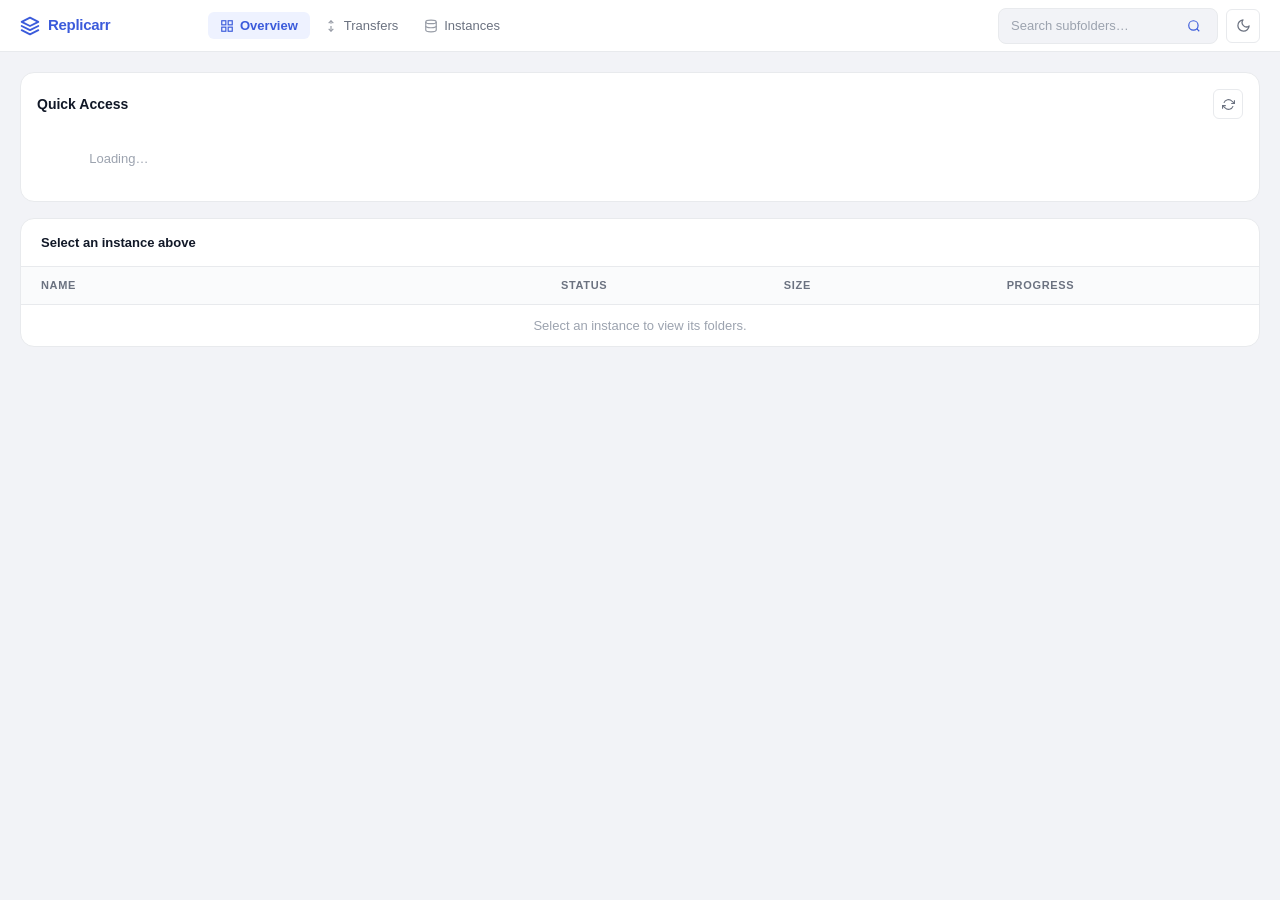
==== commit 33d3b09e: "Release 0.3.15 with simplified navigation" ====
--- a/replicarr/app/web/index.html
+++ b/replicarr/app/web/index.html
@@ -34,16 +34,11 @@
     </nav>
     <div class="topbar-spacer"></div>
     <div class="topbar-search">
-      <svg width="13" height="13" viewBox="0 0 24 24" fill="none" stroke="currentColor" stroke-width="2"><circle cx="11" cy="11" r="8"/><path d="M21 21l-4.35-4.35"/></svg>
       <input id="subfolder-search-query" type="search" placeholder="Search subfolders…" onkeydown="if(event.key==='Enter') searchSubfolders()" />
-      <button type="button" title="Search subfolders" onclick="searchSubfolders()">Search</button>
-    </div>
-    <button class="btn-theme" id="btn-sidebar-toggle" title="Toggle sidebar" onclick="toggleSidebar()">
-      <svg width="15" height="15" viewBox="0 0 24 24" fill="none" stroke="currentColor" stroke-width="2" stroke-linecap="round" stroke-linejoin="round">
-        <rect x="3" y="4" width="18" height="16" rx="2"/>
-        <line x1="9.5" y1="4" x2="9.5" y2="20"/>
-      </svg>
-    </button>
+      <button type="button" title="Search subfolders" aria-label="Search subfolders" onclick="searchSubfolders()">
+        <svg width="14" height="14" viewBox="0 0 24 24" fill="none" stroke="currentColor" stroke-width="2"><circle cx="11" cy="11" r="8"/><path d="M21 21l-4.35-4.35"/></svg>
+      </button>
+    </div>
     <button class="btn-theme" id="btn-theme" title="Toggle dark mode" onclick="toggleTheme()">
       <!-- Moon (shown in light mode) -->
       <svg class="icon-moon" width="15" height="15" viewBox="0 0 24 24" fill="none" stroke="currentColor" stroke-width="2" stroke-linecap="round" stroke-linejoin="round">
@@ -59,33 +54,6 @@
       </svg>
     </button>
   </header>
-
-  <!-- ── Sidebar ─────────────────────────────────────────────────────────────── -->
-  <aside class="sidebar">
-    <div class="sidebar-section">
-      <button class="sidebar-item active" data-tab="overview" onclick="switchTab('overview')">
-        <svg width="15" height="15" viewBox="0 0 24 24" fill="none" stroke="currentColor" stroke-width="2"><rect x="3" y="3" width="7" height="7"/><rect x="14" y="3" width="7" height="7"/><rect x="14" y="14" width="7" height="7"/><rect x="3" y="14" width="7" height="7"/></svg>
-        All Instances
-        <span class="count" id="sb-count">0</span>
-      </button>
-      <button class="sidebar-item" data-tab="transfers" onclick="switchTab('transfers')">
-        <svg width="15" height="15" viewBox="0 0 24 24" fill="none" stroke="currentColor" stroke-width="2"><path d="M8 17l4 4 4-4"/><path d="M12 12v9"/><path d="M16 7l-4-4-4 4"/><path d="M12 3v5"/></svg>
-        Transfers
-      </button>
-      <button class="sidebar-item" data-tab="instances" onclick="switchTab('instances')">
-        <svg width="15" height="15" viewBox="0 0 24 24" fill="none" stroke="currentColor" stroke-width="2"><circle cx="12" cy="8" r="4"/><path d="M20 21a8 8 0 1 0-16 0"/></svg>
-        Manage Instances
-      </button>
-    </div>
-
-    <div class="sidebar-spacer"></div>
-    <div class="sidebar-bottom">
-      <button class="sidebar-item" onclick="openSettingsModal()">
-        <svg width="15" height="15" viewBox="0 0 24 24" fill="none" stroke="currentColor" stroke-width="2"><circle cx="12" cy="12" r="3"/><path d="M19.07 4.93a10 10 0 0 1 0 14.14M4.93 4.93a10 10 0 0 0 0 14.14"/></svg>
-        Settings
-      </button>
-    </div>
-  </aside>
 
   <!-- ── Main ────────────────────────────────────────────────────────────────── -->
   <div class="main">
@@ -360,50 +328,6 @@
   </div>
 </div>
 
-<!-- ── Settings modal ────────────────────────────────────────────────────────── -->
-<div id="modal-settings" class="modal-overlay hidden">
-  <div class="modal" style="width:420px">
-    <div class="modal-header">
-      <span class="modal-title">Settings</span>
-      <button class="btn-icon" onclick="closeModal('modal-settings')">
-        <svg width="13" height="13" viewBox="0 0 24 24" fill="none" stroke="currentColor" stroke-width="2"><line x1="18" y1="6" x2="6" y2="18"/><line x1="6" y1="6" x2="18" y2="18"/></svg>
-      </button>
-    </div>
-    <div class="modal-body">
-      <div class="field">
-        <label>Theme</label>
-        <select id="settings-theme" onchange="onSettingsThemeChange()">
-          <option value="system">Follow system</option>
-          <option value="light">Light</option>
-          <option value="dark">Dark</option>
-        </select>
-      </div>
-      <div class="field">
-        <label>Default tab on load</label>
-        <select id="settings-default-tab" onchange="onSettingsDefaultTabChange()">
-          <option value="overview">Overview</option>
-          <option value="transfers">Transfers</option>
-          <option value="instances">Instances</option>
-        </select>
-      </div>
-      <div class="field">
-        <label class="flex items-center gap-8" style="cursor:pointer;font-weight:500">
-          <input type="checkbox" id="settings-sidebar-collapsed" onchange="onSettingsSidebarChange()" />
-          Start with sidebar collapsed
-        </label>
-      </div>
-      <div class="alert alert-info mt-12">
-        These are saved in this browser only. Server-side options — log level,
-        direct-access Basic Auth, and pre-configured instances — are managed
-        from this add-on's own Configuration page in Home Assistant.
-      </div>
-    </div>
-    <div class="modal-footer">
-      <button class="btn btn-ghost" onclick="closeModal('modal-settings')">Close</button>
-    </div>
-  </div>
-</div>
-
 <script type="module" src="app.js"></script>
 </body>
 </html>
--- a/replicarr/app/web/styles.css
+++ b/replicarr/app/web/styles.css
@@ -23,7 +23,6 @@
   --radius-lg:  14px;
   --shadow-sm:  0 1px 2px rgba(0,0,0,0.06);
   --shadow:     0 1px 4px rgba(0,0,0,0.08), 0 0 0 1px rgba(0,0,0,0.04);
-  --sidebar-w:  220px;
   --detail-w:   300px;
 }
 
@@ -87,17 +86,9 @@
 /* ── Shell ─────────────────────────────────────────────────────────────────── */
 .app {
   display: grid;
-  grid-template-columns: var(--sidebar-w) 1fr;
   grid-template-rows: 52px 1fr;
-  grid-template-areas: "topbar topbar" "sidebar main";
+  grid-template-areas: "topbar" "main";
   height: 100vh;
-  transition: grid-template-columns 0.15s;
-}
-.app.sidebar-collapsed {
-  grid-template-columns: 0 1fr;
-}
-.app.sidebar-collapsed .sidebar {
-  display: none;
 }
 
 /* ── Topbar ────────────────────────────────────────────────────────────────── */
@@ -119,7 +110,7 @@
   font-size: 15px;
   color: var(--accent);
   letter-spacing: -0.02em;
-  min-width: calc(var(--sidebar-w) - 20px);
+  min-width: 180px;
 }
 .topbar-brand svg { flex-shrink: 0; }
 .topbar-tabs {
@@ -170,66 +161,16 @@
 .topbar-search input::placeholder { color: var(--text-3); }
 .topbar-search button {
   border: 0;
+  width: 22px;
+  height: 22px;
   padding: 0;
   background: transparent;
   color: var(--accent);
-  font: inherit;
-  font-size: 11px;
-  font-weight: 700;
+  display: inline-flex;
+  align-items: center;
+  justify-content: center;
   cursor: pointer;
 }
-
-/* ── Sidebar ───────────────────────────────────────────────────────────────── */
-.sidebar {
-  grid-area: sidebar;
-  background: var(--surface);
-  border-right: 1px solid var(--border);
-  display: flex;
-  flex-direction: column;
-  padding: 16px 12px;
-  overflow-y: auto;
-}
-.sidebar-section { margin-bottom: 8px; }
-.sidebar-label {
-  font-size: 10px;
-  font-weight: 700;
-  text-transform: uppercase;
-  letter-spacing: 0.08em;
-  color: var(--text-3);
-  padding: 0 8px;
-  margin-bottom: 4px;
-  margin-top: 12px;
-}
-.sidebar-item {
-  display: flex;
-  align-items: center;
-  gap: 9px;
-  padding: 7px 8px;
-  border-radius: var(--radius-sm);
-  font-size: 13px;
-  font-weight: 500;
-  color: var(--text-2);
-  cursor: pointer;
-  border: none;
-  background: none;
-  width: 100%;
-  text-align: left;
-  transition: background 0.12s, color 0.12s;
-}
-.sidebar-item:hover { background: var(--bg); color: var(--text); }
-.sidebar-item.active { background: var(--accent-lt); color: var(--accent); }
-.sidebar-item .count {
-  margin-left: auto;
-  font-size: 11px;
-  font-weight: 600;
-  background: var(--border);
-  color: var(--text-2);
-  padding: 1px 6px;
-  border-radius: 10px;
-}
-.sidebar-item.active .count { background: var(--accent); color: #fff; }
-.sidebar-spacer { flex: 1; }
-.sidebar-bottom { border-top: 1px solid var(--border); padding-top: 12px; margin-top: 8px; }
 
 /* ── Main area ─────────────────────────────────────────────────────────────── */
 .main {
@@ -609,6 +550,77 @@
 .alert-ok    { background: var(--green-lt); color: #065f46; }
 .alert-info  { background: var(--accent-lt); color: var(--accent-dk); }
 .problem-link { cursor: pointer; text-decoration: underline; text-underline-offset: 2px; }
+.problems-banner {
+  display: flex;
+  flex-wrap: wrap;
+  align-items: center;
+  gap: 8px;
+  overflow: visible;
+}
+.problems-warning { flex-shrink: 0; }
+.problem-separator { opacity: 0.55; }
+.problem-item {
+  position: relative;
+  display: inline-flex;
+  align-items: center;
+  gap: 5px;
+}
+.problem-info {
+  display: inline-flex;
+  width: 17px;
+  height: 17px;
+  flex-shrink: 0;
+  align-items: center;
+  justify-content: center;
+  border: 1px solid currentColor;
+  border-radius: 50%;
+  background: transparent;
+  color: inherit;
+  font-family: Georgia, serif;
+  font-size: 11px;
+  font-weight: 700;
+  line-height: 1;
+  cursor: help;
+}
+.problem-info:focus { outline: 2px solid currentColor; outline-offset: 2px; }
+.problem-tooltip {
+  position: absolute;
+  z-index: 20;
+  top: calc(100% + 9px);
+  left: 0;
+  display: none;
+  width: min(360px, 80vw);
+  padding: 13px;
+  border: 1px solid var(--border-dk);
+  border-radius: var(--radius);
+  background: var(--surface);
+  box-shadow: 0 10px 30px rgba(15, 23, 42, 0.18);
+  color: var(--text);
+  font-size: 12px;
+  font-weight: 400;
+  line-height: 1.45;
+}
+.problem-item:last-child .problem-tooltip { right: 0; left: auto; }
+.problem-tooltip::before {
+  position: absolute;
+  bottom: 100%;
+  left: 8px;
+  border: 6px solid transparent;
+  border-bottom-color: var(--border-dk);
+  content: "";
+}
+.problem-item:last-child .problem-tooltip::before { right: 8px; left: auto; }
+.problem-tooltip strong,
+.problem-tooltip > span { display: block; }
+.problem-tooltip strong { margin-top: 8px; font-size: 11px; }
+.problem-tooltip strong:first-child { margin-top: 0; }
+.problem-tooltip .btn { margin-top: 11px; }
+.problem-item:hover .problem-tooltip,
+.problem-item:focus-within .problem-tooltip { display: block; }
+.problem-highlight {
+  background: var(--red-lt) !important;
+  outline: 2px solid var(--red);
+}
 
 /* ── Steps (push flow) ─────────────────────────────────────────────────────── */
 .step-list { list-style: none; }
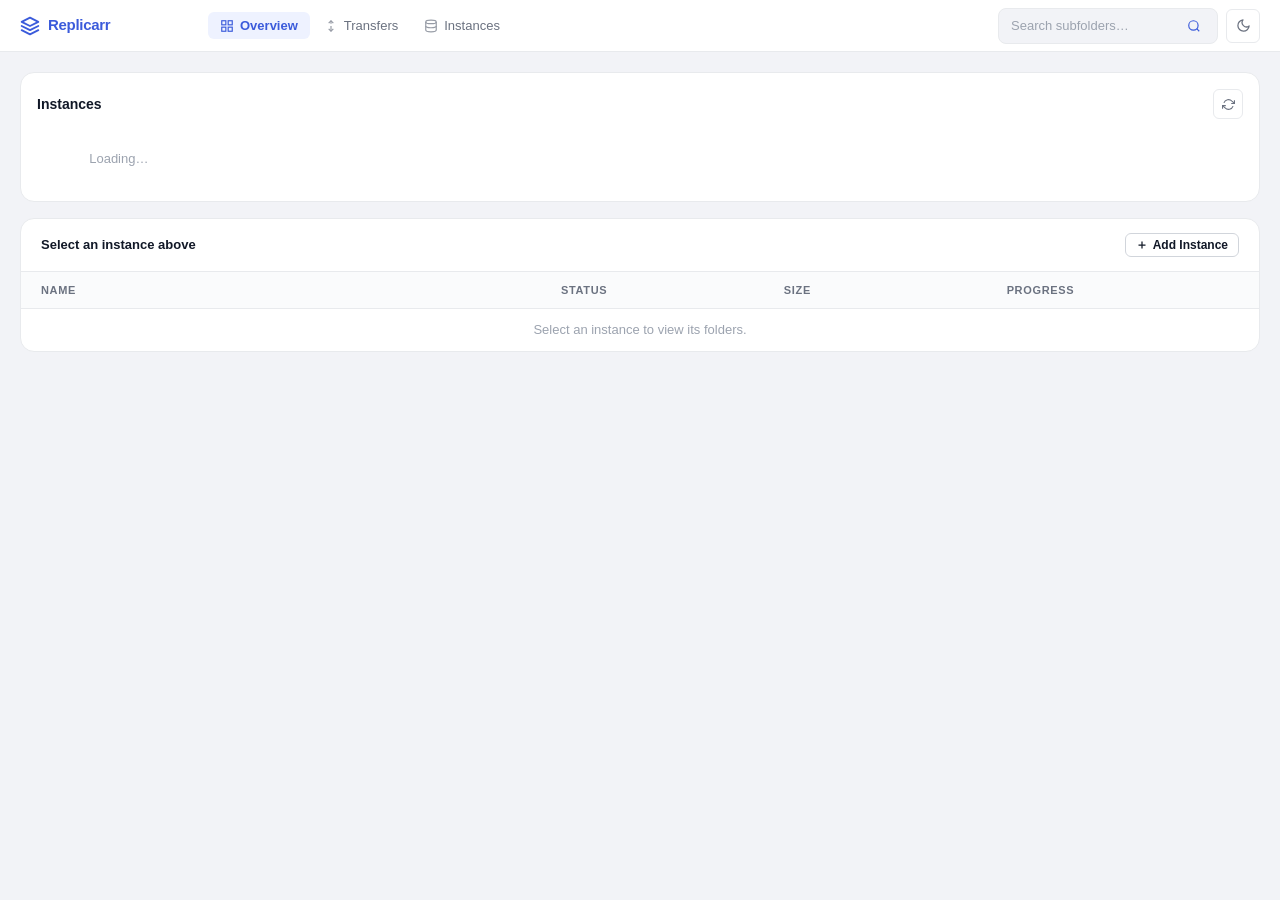
==== commit 6abf7f19: "Release 0.3.17 with overview instance action" ====
--- a/replicarr/app/web/index.html
+++ b/replicarr/app/web/index.html
@@ -63,10 +63,10 @@
       <div class="tab-panel" data-panel="overview">
         <div id="problems-banner" class="hidden"></div>
 
-        <!-- Quick access: instance cards -->
+        <!-- Instance cards -->
         <div class="quick-access">
           <div class="quick-access-header">
-            <span class="section-title">Quick Access</span>
+            <span class="section-title">Instances</span>
             <button class="btn-icon" title="Refresh" onclick="poll()">
               <svg width="13" height="13" viewBox="0 0 24 24" fill="none" stroke="currentColor" stroke-width="2"><path d="M23 4v6h-6"/><path d="M1 20v-6h6"/><path d="M3.51 9a9 9 0 0 1 14.85-3.36L23 10M1 14l4.64 4.36A9 9 0 0 0 20.49 15"/></svg>
             </button>
@@ -82,10 +82,14 @@
             <div class="breadcrumb" id="breadcrumb">
               <span class="breadcrumb-part current">Select an instance above</span>
             </div>
-            <div class="file-table-actions" id="table-actions" style="display:none">
-              <button class="btn btn-primary btn-sm" id="btn-add-folder">
+            <div class="file-table-actions" id="table-actions">
+              <button class="btn btn-primary btn-sm hidden" id="btn-add-folder">
                 <svg width="12" height="12" viewBox="0 0 24 24" fill="none" stroke="currentColor" stroke-width="2.5"><line x1="12" y1="5" x2="12" y2="19"/><line x1="5" y1="12" x2="19" y2="12"/></svg>
                 Add Folder
+              </button>
+              <button class="btn btn-ghost btn-sm" onclick="openAddInstance()">
+                <svg width="12" height="12" viewBox="0 0 24 24" fill="none" stroke="currentColor" stroke-width="2.5"><line x1="12" y1="5" x2="12" y2="19"/><line x1="5" y1="12" x2="19" y2="12"/></svg>
+                Add Instance
               </button>
             </div>
           </div>
@@ -162,19 +166,16 @@
 </div><!-- /app -->
 
 <!-- ── Subfolder search results ────────────────────────────────────────────── -->
-<div id="modal-search" class="modal-overlay hidden">
-  <div class="modal">
+<div id="modal-search" class="modal-overlay hidden" onclick="if(event.target===this) closeModal('modal-search')">
+  <div class="modal search-modal">
     <div class="modal-header">
       <span class="modal-title">Subfolder Search</span>
-      <button class="btn-icon" onclick="closeModal('modal-search')">
+      <button class="btn-icon" title="Close search results" aria-label="Close search results" onclick="closeModal('modal-search')">
         <svg width="13" height="13" viewBox="0 0 24 24" fill="none" stroke="currentColor" stroke-width="2"><line x1="18" y1="6" x2="6" y2="18"/><line x1="6" y1="6" x2="18" y2="18"/></svg>
       </button>
     </div>
-    <div class="modal-body" id="subfolder-search-results">
+    <div class="modal-body search-modal-results" id="subfolder-search-results">
       <div class="loading-row">Enter a subfolder name above.</div>
-    </div>
-    <div class="modal-footer">
-      <button class="btn btn-ghost" onclick="closeModal('modal-search')">Close</button>
     </div>
   </div>
 </div>
--- a/replicarr/app/web/styles.css
+++ b/replicarr/app/web/styles.css
@@ -509,6 +509,22 @@
   gap: 8px;
   justify-content: flex-end;
 }
+.search-modal {
+  width: 760px;
+  height: 560px;
+  max-height: calc(100vh - 32px);
+  display: flex;
+  flex-direction: column;
+  overflow: hidden;
+}
+.search-modal .modal-header { flex-shrink: 0; }
+.search-modal-results {
+  flex: 1;
+  min-height: 0;
+  overflow-y: auto;
+  padding: 0;
+}
+.search-modal-results > .alert { margin: 12px; }
 
 /* ── Form ──────────────────────────────────────────────────────────────────── */
 .field { margin-bottom: 14px; }
@@ -872,14 +888,35 @@
   background: var(--accent-lt);
   outline: 2px solid var(--accent);
 }
-.search-result {
-  display: flex;
-  align-items: center;
-  gap: 10px;
-  padding: 10px 0;
-  border-bottom: 1px solid var(--border);
-}
-.search-result:last-child { border-bottom: 0; }
+.search-results-table {
+  width: 100%;
+  border-collapse: collapse;
+  table-layout: fixed;
+}
+.search-results-table th {
+  position: sticky;
+  top: 0;
+  z-index: 1;
+  padding: 9px 14px;
+  background: var(--bg);
+  border-bottom: 1px solid var(--border);
+  color: var(--text-2);
+  font-size: 10px;
+  font-weight: 700;
+  letter-spacing: 0.05em;
+  text-align: left;
+  text-transform: uppercase;
+}
+.search-results-table th:first-child { width: 38%; }
+.search-results-table th:nth-child(2) { width: 27%; }
+.search-results-table th:last-child { width: 35%; }
+.search-results-table td {
+  padding: 11px 14px;
+  border-bottom: 1px solid var(--border);
+  vertical-align: middle;
+}
+.search-results-table tbody tr:hover td { background: var(--bg); }
+.search-results-table tbody tr:last-child td { border-bottom: 0; }
 .search-result-main { flex: 1; min-width: 0; }
 .search-result-name { font-size: 13px; font-weight: 700; }
 .search-result-path {
@@ -890,6 +927,24 @@
   text-overflow: ellipsis;
   white-space: nowrap;
 }
+.search-result-location {
+  overflow: hidden;
+  font-size: 12px;
+  font-weight: 600;
+  text-overflow: ellipsis;
+  white-space: nowrap;
+}
+.search-result-folder {
+  overflow: hidden;
+  color: var(--text-2);
+  font-size: 11px;
+  text-overflow: ellipsis;
+  white-space: nowrap;
+}
+.search-result-actions {
+  white-space: nowrap;
+}
+.search-result-actions .btn + .btn { margin-left: 6px; }
 
 /* ── Confirm summary box ───────────────────────────────────────────────────── */
 .confirm-summary {
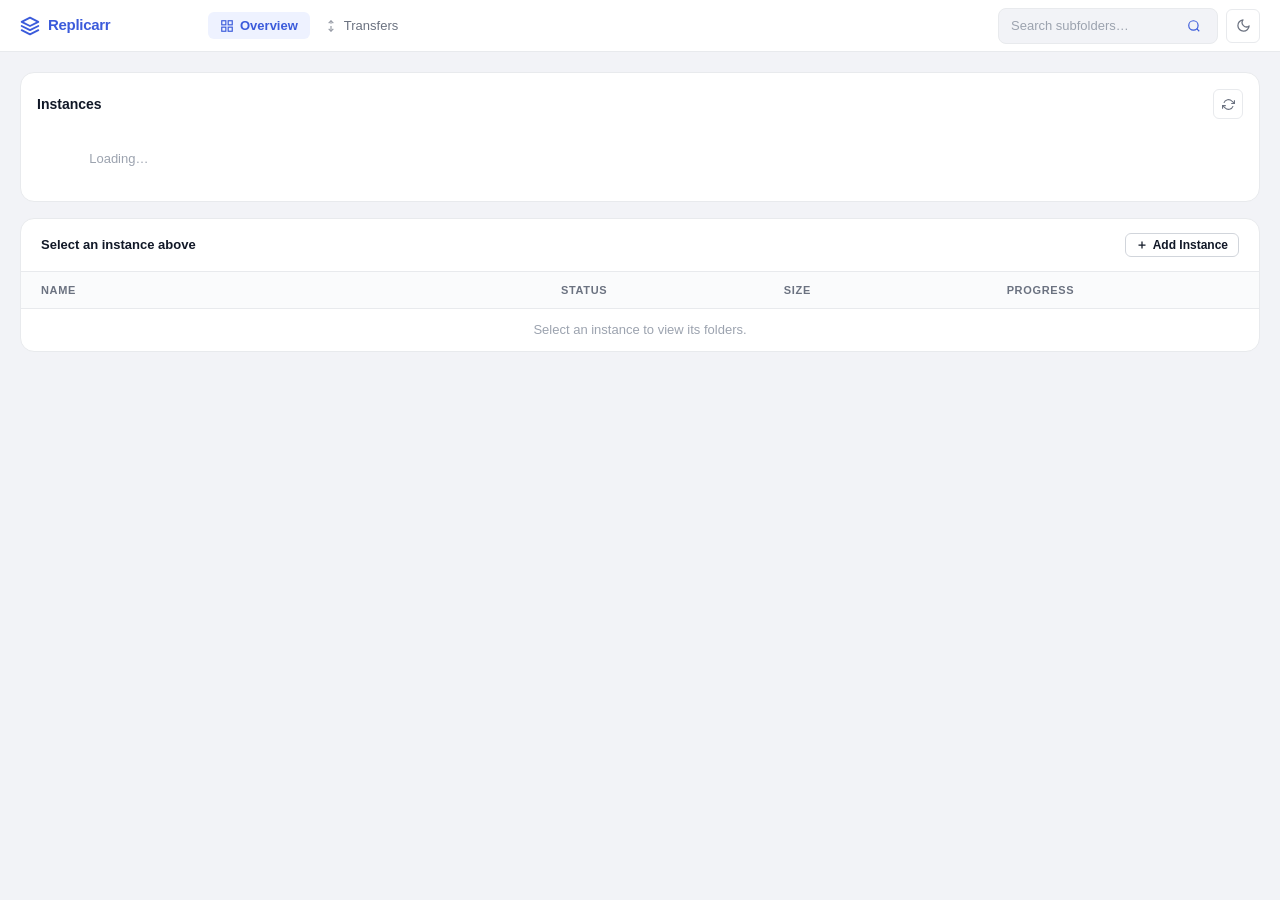
==== commit 92e07ca1: "Release 0.3.18 with instance management modal" ====
--- a/replicarr/app/web/index.html
+++ b/replicarr/app/web/index.html
@@ -26,10 +26,6 @@
       <button class="topbar-tab" data-tab="transfers" onclick="switchTab('transfers')">
         <svg width="14" height="14" viewBox="0 0 24 24" fill="none" stroke="currentColor" stroke-width="2"><path d="M8 17l4 4 4-4"/><path d="M12 12v9"/><path d="M16 7l-4-4-4 4"/><path d="M12 3v5"/></svg>
         Transfers
-      </button>
-      <button class="topbar-tab" data-tab="instances" onclick="switchTab('instances')">
-        <svg width="14" height="14" viewBox="0 0 24 24" fill="none" stroke="currentColor" stroke-width="2"><ellipse cx="12" cy="5" rx="9" ry="3"/><path d="M21 12c0 1.66-4 3-9 3s-9-1.34-9-3"/><path d="M3 5v14c0 1.66 4 3 9 3s9-1.34 9-3V5"/></svg>
-        Instances
       </button>
     </nav>
     <div class="topbar-spacer"></div>
@@ -118,33 +114,6 @@
         <div id="subfolder-transfers"></div>
       </div>
 
-      <!-- Instances tab -->
-      <div class="tab-panel hidden" data-panel="instances">
-        <div class="file-table-wrap">
-          <div class="file-table-header">
-            <span class="section-title">Syncthing Instances</span>
-            <button class="btn btn-primary btn-sm" onclick="openAddInstance()">
-              <svg width="12" height="12" viewBox="0 0 24 24" fill="none" stroke="currentColor" stroke-width="2.5"><line x1="12" y1="5" x2="12" y2="19"/><line x1="5" y1="12" x2="19" y2="12"/></svg>
-              Add Instance
-            </button>
-          </div>
-          <table class="table">
-            <thead>
-              <tr>
-                <th style="width:35%">Instance</th>
-                <th style="width:20%">Status</th>
-                <th style="width:15%">Folders</th>
-                <th style="width:20%">Device ID</th>
-                <th style="width:10%"></th>
-              </tr>
-            </thead>
-            <tbody id="instances-tbody">
-              <tr><td colspan="5" class="loading-row">Loading…</td></tr>
-            </tbody>
-          </table>
-        </div>
-      </div>
-
     </div><!-- /main-content -->
 
     <!-- ── Detail panel ──────────────────────────────────────────────────────── -->
@@ -164,6 +133,19 @@
 
   </div><!-- /main -->
 </div><!-- /app -->
+
+<!-- ── Instance management ────────────────────────────────────────────────── -->
+<div id="modal-instance-manage" class="modal-overlay hidden" onclick="if(event.target===this) closeModal('modal-instance-manage')">
+  <div class="modal" style="width:520px">
+    <div class="modal-header">
+      <span class="modal-title">Instance</span>
+      <button class="btn-icon" title="Close instance" aria-label="Close instance" onclick="closeModal('modal-instance-manage')">
+        <svg width="13" height="13" viewBox="0 0 24 24" fill="none" stroke="currentColor" stroke-width="2"><line x1="18" y1="6" x2="6" y2="18"/><line x1="6" y1="6" x2="18" y2="18"/></svg>
+      </button>
+    </div>
+    <div class="modal-body" id="instance-manage-body"></div>
+  </div>
+</div>
 
 <!-- ── Subfolder search results ────────────────────────────────────────────── -->
 <div id="modal-search" class="modal-overlay hidden" onclick="if(event.target===this) closeModal('modal-search')">
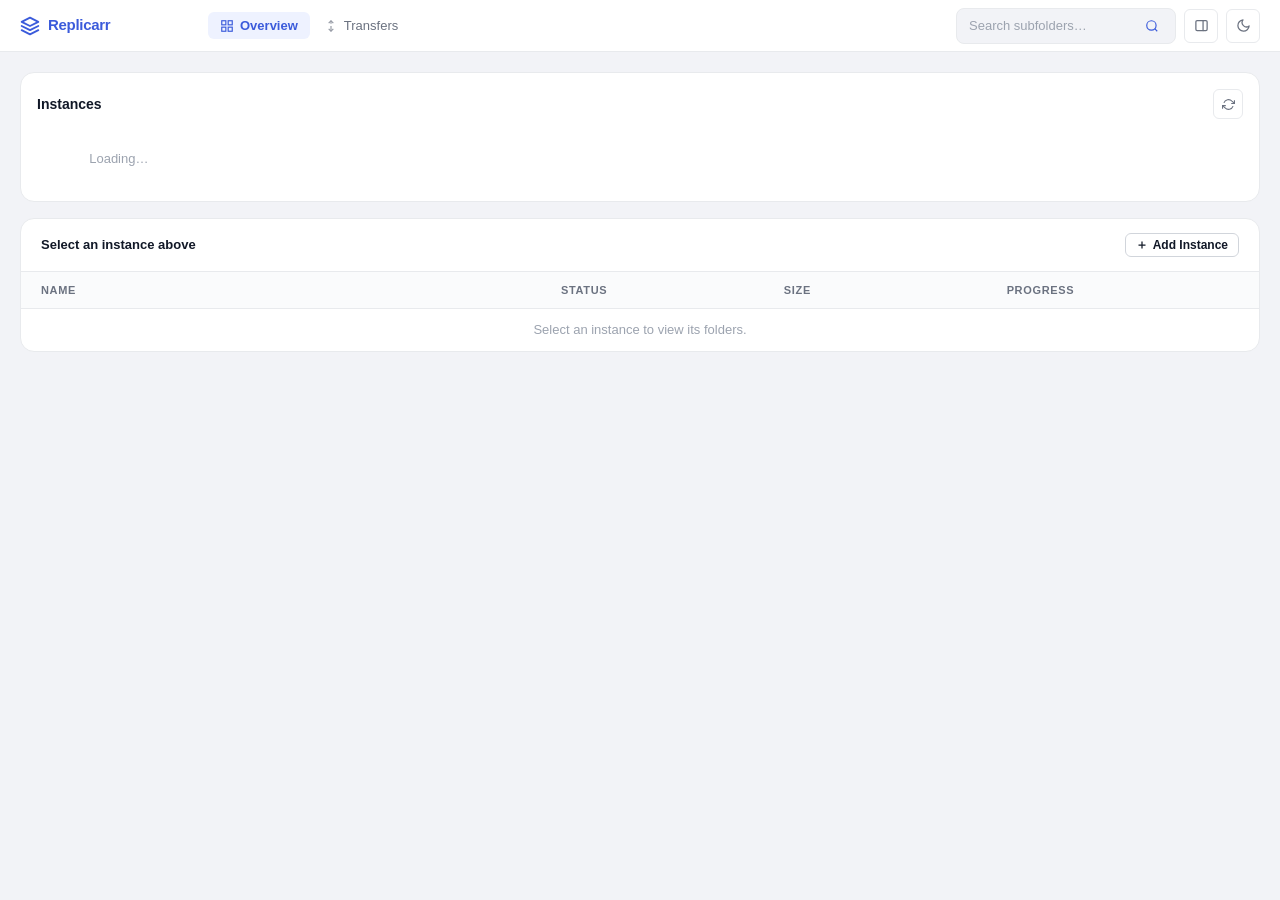
==== commit 5f94ff3d: "Release 0.3.19 with detail sidebar toggle" ====
--- a/replicarr/app/web/index.html
+++ b/replicarr/app/web/index.html
@@ -35,6 +35,12 @@
         <svg width="14" height="14" viewBox="0 0 24 24" fill="none" stroke="currentColor" stroke-width="2"><circle cx="11" cy="11" r="8"/><path d="M21 21l-4.35-4.35"/></svg>
       </button>
     </div>
+    <button class="btn-theme" id="btn-detail-toggle" title="Toggle details sidebar" aria-label="Toggle details sidebar" aria-expanded="false" onclick="toggleDetailPanel()">
+      <svg width="15" height="15" viewBox="0 0 24 24" fill="none" stroke="currentColor" stroke-width="2" stroke-linecap="round" stroke-linejoin="round">
+        <rect x="3" y="4" width="18" height="16" rx="2"/>
+        <line x1="14.5" y1="4" x2="14.5" y2="20"/>
+      </svg>
+    </button>
     <button class="btn-theme" id="btn-theme" title="Toggle dark mode" onclick="toggleTheme()">
       <!-- Moon (shown in light mode) -->
       <svg class="icon-moon" width="15" height="15" viewBox="0 0 24 24" fill="none" stroke="currentColor" stroke-width="2" stroke-linecap="round" stroke-linejoin="round">
@@ -122,9 +128,6 @@
         <div class="detail-icon" id="detail-icon">
           <svg width="18" height="18" viewBox="0 0 24 24" fill="none" stroke="var(--accent)" stroke-width="2"><ellipse cx="12" cy="5" rx="9" ry="3"/><path d="M21 12c0 1.66-4 3-9 3s-9-1.34-9-3"/><path d="M3 5v14c0 1.66 4 3 9 3s9-1.34 9-3V5"/></svg>
         </div>
-        <button class="btn-icon" onclick="closeDetail()" title="Close">
-          <svg width="13" height="13" viewBox="0 0 24 24" fill="none" stroke="currentColor" stroke-width="2"><line x1="18" y1="6" x2="6" y2="18"/><line x1="6" y1="6" x2="18" y2="18"/></svg>
-        </button>
       </div>
       <div class="detail-body" id="detail-body">
         <div class="loading-row">Select an instance or folder.</div>
--- a/replicarr/app/web/styles.css
+++ b/replicarr/app/web/styles.css
@@ -66,6 +66,7 @@
   flex-shrink: 0;
 }
 .btn-theme:hover { background: var(--bg); color: var(--text); }
+.btn-theme.active { background: var(--accent-lt); border-color: var(--accent); color: var(--accent); }
 .icon-sun  { display: none; }
 .icon-moon { display: block; }
 html.dark .icon-sun  { display: block; }
@@ -364,7 +365,7 @@
 .detail-header {
   display: flex;
   align-items: flex-start;
-  justify-content: space-between;
+  justify-content: flex-start;
   padding: 16px 16px 12px;
   border-bottom: 1px solid var(--border);
 }
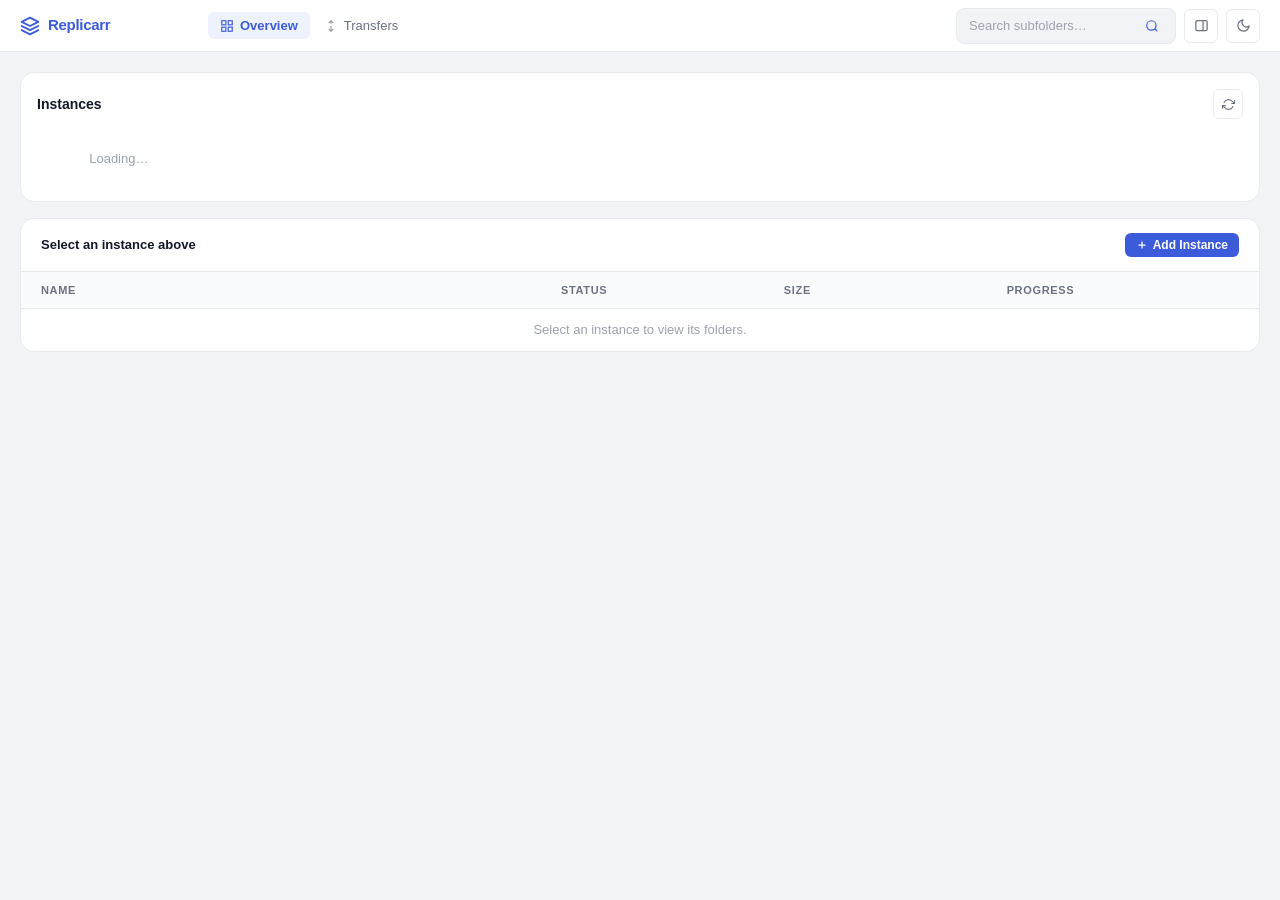
==== commit 48fe393c: "Release 0.3.22 with matching add buttons" ====
--- a/replicarr/app/web/index.html
+++ b/replicarr/app/web/index.html
@@ -89,7 +89,7 @@
                 <svg width="12" height="12" viewBox="0 0 24 24" fill="none" stroke="currentColor" stroke-width="2.5"><line x1="12" y1="5" x2="12" y2="19"/><line x1="5" y1="12" x2="19" y2="12"/></svg>
                 Add Folder
               </button>
-              <button class="btn btn-ghost btn-sm" onclick="openAddInstance()">
+              <button class="btn btn-primary btn-sm" onclick="openAddInstance()">
                 <svg width="12" height="12" viewBox="0 0 24 24" fill="none" stroke="currentColor" stroke-width="2.5"><line x1="12" y1="5" x2="12" y2="19"/><line x1="5" y1="12" x2="19" y2="12"/></svg>
                 Add Instance
               </button>
--- a/replicarr/app/web/styles.css
+++ b/replicarr/app/web/styles.css
@@ -203,6 +203,7 @@
 .section-title { font-size: 14px; font-weight: 600; }
 .quick-cards { display: grid; grid-template-columns: repeat(auto-fill, minmax(150px, 1fr)); gap: 10px; }
 .quick-card {
+  position: relative;
   border: 1px solid var(--border);
   border-radius: var(--radius);
   padding: 14px;
@@ -211,6 +212,27 @@
 }
 .quick-card:hover { border-color: var(--accent); box-shadow: 0 0 0 3px var(--accent-lt); }
 .quick-card.selected { border-color: var(--accent); background: var(--accent-lt); }
+.quick-card-edit {
+  position: absolute;
+  top: 9px;
+  right: 9px;
+  width: 28px;
+  height: 28px;
+  padding: 0;
+  display: inline-flex;
+  align-items: center;
+  justify-content: center;
+  border: 1px solid transparent;
+  border-radius: var(--radius-sm);
+  background: transparent;
+  color: var(--text-2);
+  cursor: pointer;
+}
+.quick-card-edit:hover {
+  border-color: var(--border);
+  background: var(--surface);
+  color: var(--accent);
+}
 .quick-card-icon {
   width: 36px;
   height: 36px;
@@ -568,6 +590,7 @@
 .alert-info  { background: var(--accent-lt); color: var(--accent-dk); }
 .problem-link { cursor: pointer; text-decoration: underline; text-underline-offset: 2px; }
 .problems-banner {
+  position: relative;
   display: flex;
   flex-wrap: wrap;
   align-items: center;
@@ -577,7 +600,7 @@
 .problems-warning { flex-shrink: 0; }
 .problem-separator { opacity: 0.55; }
 .problem-item {
-  position: relative;
+  position: static;
   display: inline-flex;
   align-items: center;
   gap: 5px;
@@ -606,7 +629,9 @@
   top: calc(100% + 9px);
   left: 0;
   display: none;
-  width: min(360px, 80vw);
+  width: min(360px, 100%);
+  max-height: calc(100vh - 140px);
+  overflow-y: auto;
   padding: 13px;
   border: 1px solid var(--border-dk);
   border-radius: var(--radius);
@@ -617,16 +642,6 @@
   font-weight: 400;
   line-height: 1.45;
 }
-.problem-item:last-child .problem-tooltip { right: 0; left: auto; }
-.problem-tooltip::before {
-  position: absolute;
-  bottom: 100%;
-  left: 8px;
-  border: 6px solid transparent;
-  border-bottom-color: var(--border-dk);
-  content: "";
-}
-.problem-item:last-child .problem-tooltip::before { right: 8px; left: auto; }
 .problem-tooltip strong,
 .problem-tooltip > span { display: block; }
 .problem-tooltip strong { margin-top: 8px; font-size: 11px; }
